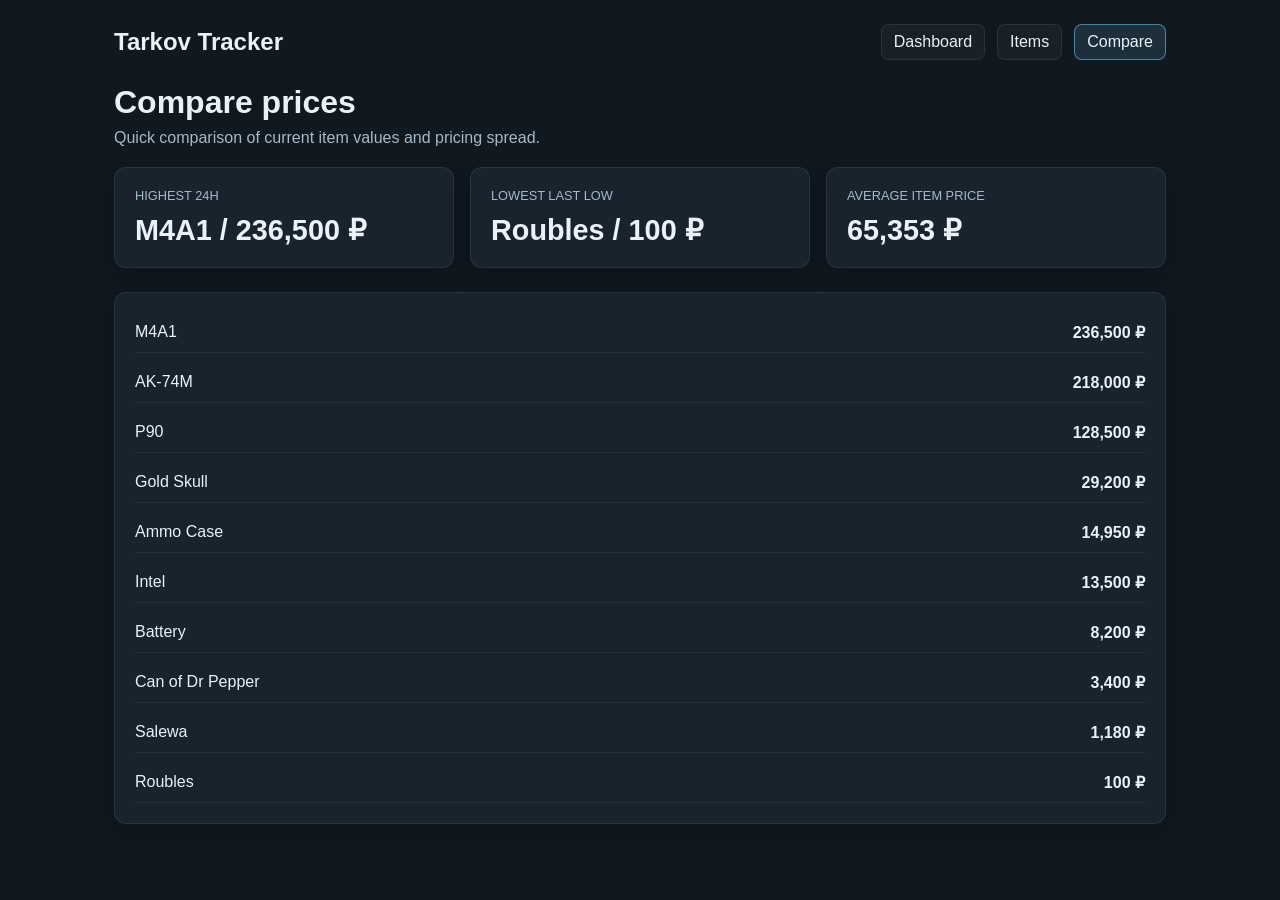
==== compare.html @ 730b191e "Add tracker pages" ====
<!DOCTYPE html>
<html lang="en">
  <head>
    <meta charset="UTF-8" />
    <meta name="viewport" content="width=device-width, initial-scale=1.0" />
    <title>Tarkov Tracker | Compare</title>
    <style>
      :root {
        --bg: #101820;
        --panel: #18232d;
        --text: #eaf2f8;
        --muted: #a6b9c8;
        --accent: #7ad7ff;
      }

      * { box-sizing: border-box; }

      body {
        margin: 0;
        font-family: Arial, sans-serif;
        background: var(--bg);
        color: var(--text);
      }

      .container {
        max-width: 1100px;
        margin: 0 auto;
        padding: 24px;
      }

      .nav {
        display: flex;
        justify-content: space-between;
        align-items: center;
        gap: 16px;
        padding-bottom: 24px;
        flex-wrap: wrap;
      }

      .nav-brand {
        font-size: 1.5rem;
        font-weight: 700;
      }

      .nav-links {
        display: flex;
        gap: 12px;
        flex-wrap: wrap;
      }

      .nav-links a {
        color: var(--text);
        text-decoration: none;
        padding: 8px 12px;
        border-radius: 8px;
        background: rgba(255,255,255,0.04);
        border: 1px solid rgba(255,255,255,0.08);
      }

      .nav-links a.active {
        background: rgba(122, 215, 255, 0.12);
        border-color: rgba(122, 215, 255, 0.5);
      }

      .header {
        margin-bottom: 20px;
      }

      h1 {
        margin: 0 0 8px;
      }

      .subtitle {
        color: var(--muted);
      }

      .grid {
        display: grid;
        grid-template-columns: repeat(3, minmax(180px, 1fr));
        gap: 16px;
        margin-bottom: 24px;
      }

      .card {
        background: var(--panel);
        border: 1px solid rgba(255,255,255,0.08);
        border-radius: 12px;
        padding: 20px;
        box-shadow: 0 8px 22px rgba(0,0,0,0.2);
      }

      .label {
        color: var(--muted);
        font-size: 0.8rem;
        text-transform: uppercase;
      }

      .value {
        font-size: 1.8rem;
        margin-top: 10px;
        font-weight: 700;
      }

      .list {
        display: grid;
        gap: 10px;
      }

      .list-item {
        display: flex;
        justify-content: space-between;
        gap: 10px;
        padding: 10px 0;
        border-bottom: 1px solid rgba(255,255,255,0.06);
      }
    </style>
  </head>
  <body>
    <div class="container">
      <nav class="nav">
        <div class="nav-brand">Tarkov Tracker</div>
        <div class="nav-links">
          <a href="index.html">Dashboard</a>
          <a href="items.html">Items</a>
          <a href="compare.html" class="active">Compare</a>
        </div>
      </nav>

      <header class="header">
        <h1>Compare prices</h1>
        <div class="subtitle">Quick comparison of current item values and pricing spread.</div>
      </header>

      <section class="grid">
        <div class="card">
          <div class="label">Highest 24h</div>
          <div class="value" id="highest-value">—</div>
        </div>
        <div class="card">
          <div class="label">Lowest last low</div>
          <div class="value" id="lowest-low">—</div>
        </div>
        <div class="card">
          <div class="label">Average item price</div>
          <div class="value" id="average-price">—</div>
        </div>
      </section>

      <div class="card">
        <div class="list" id="comparison-list"></div>
      </div>
    </div>

    <script src="shared.js"></script>
    <script>
      const highestValueEl = document.getElementById('highest-value');
      const lowestLowEl = document.getElementById('lowest-low');
      const averagePriceEl = document.getElementById('average-price');
      const comparisonListEl = document.getElementById('comparison-list');
      let comparisonItems = TarkovTracker.fallbackItems;

      function renderComparison(items = comparisonItems) {
        const highest = [...items].sort((a, b) => Number(b.avg24hPrice || 0) - Number(a.avg24hPrice || 0))[0];
        const lowest = [...items].sort((a, b) => Number(a.lastLowPrice || 0) - Number(b.lastLowPrice || 0))[0];
        const avg = items.length ? items.reduce((sum, item) => sum + Number(item.avg24hPrice || 0), 0) / items.length : 0;

        highestValueEl.textContent = highest ? `${highest.name} / ${TarkovTracker.formatPrice(highest.avg24hPrice)}` : '—';
        lowestLowEl.textContent = lowest ? `${lowest.name} / ${TarkovTracker.formatPrice(lowest.lastLowPrice)}` : '—';
        averagePriceEl.textContent = TarkovTracker.formatPrice(avg);

        comparisonListEl.innerHTML = '';

        [...items].sort((a, b) => Number(b.avg24hPrice || 0) - Number(a.avg24hPrice || 0)).forEach((item) => {
          const row = document.createElement('div');
          row.className = 'list-item';
          row.innerHTML = `
            <span>${item.name}</span>
            <strong>${TarkovTracker.formatPrice(item.avg24hPrice)}</strong>
          `;
          comparisonListEl.appendChild(row);
        });
      }

      async function loadComparisonData() {
        try {
          comparisonItems = await TarkovTracker.fetchItems();
          renderComparison(comparisonItems);
        } catch (error) {
          console.error(error);
          comparisonItems = TarkovTracker.fallbackItems;
          renderComparison(comparisonItems);
        }
      }

      loadComparisonData();
    </script>
  </body>
</html>
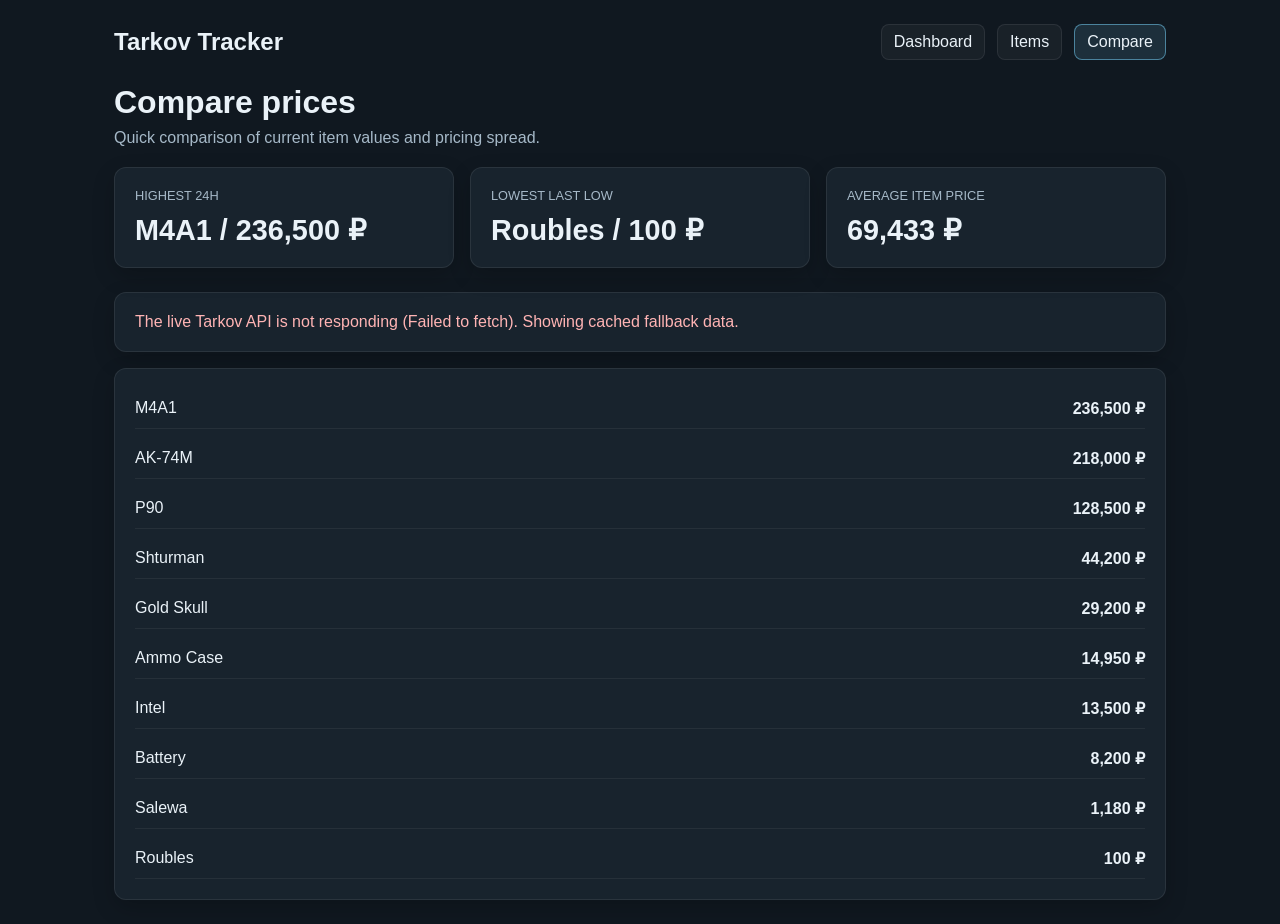
==== commit a15f6032: "Updated" ====
--- a/compare.html
+++ b/compare.html
@@ -146,6 +146,8 @@
         </div>
       </section>
 
+      <div id="error" class="card" style="display:none; color:#ffb4b4; margin-bottom:16px;"></div>
+
       <div class="card">
         <div class="list" id="comparison-list"></div>
       </div>
@@ -182,13 +184,20 @@
       }
 
       async function loadComparisonData() {
+        const errorEl = document.getElementById('error');
+
         try {
           comparisonItems = await TarkovTracker.fetchItems();
+          errorEl.style.display = 'none';
+          errorEl.textContent = '';
           renderComparison(comparisonItems);
         } catch (error) {
           console.error(error);
           comparisonItems = TarkovTracker.fallbackItems;
           renderComparison(comparisonItems);
+          const reason = error instanceof Error ? error.message : 'Unknown fetch error';
+          errorEl.textContent = `The live Tarkov API is not responding (${reason}). Showing cached fallback data.`;
+          errorEl.style.display = 'block';
         }
       }
 
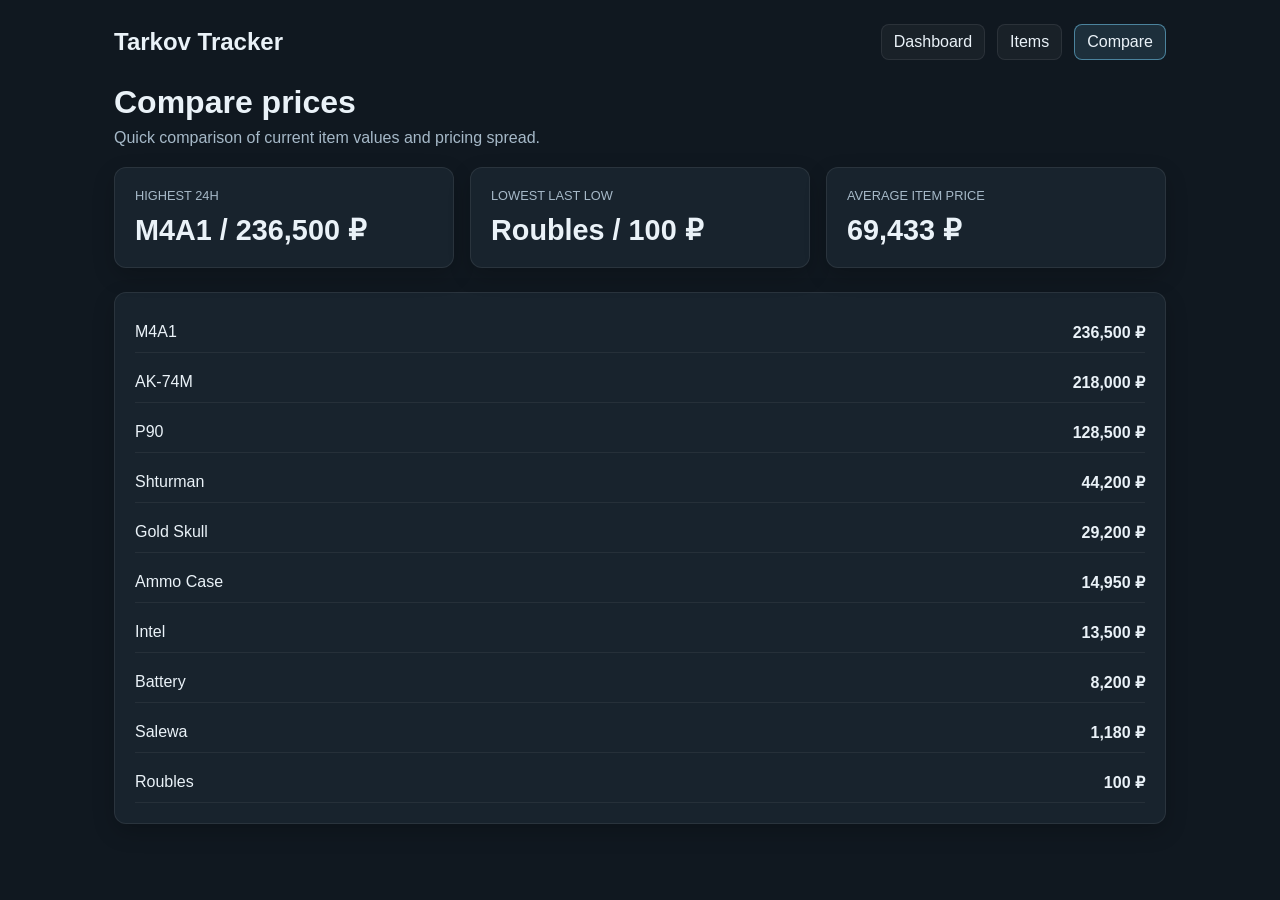
==== commit 067f3ed3: "Added basic debug" ====
--- a/compare.html
+++ b/compare.html
@@ -192,10 +192,10 @@
           errorEl.textContent = '';
           renderComparison(comparisonItems);
         } catch (error) {
-          console.error(error);
+          console.warn(error instanceof Error ? error.message : 'Unknown fetch error');
           comparisonItems = TarkovTracker.fallbackItems;
           renderComparison(comparisonItems);
-          const reason = error instanceof Error ? error.message : 'Unknown fetch error';
+          const reason = TarkovTracker.lastError || (error instanceof Error ? error.message : 'Unknown fetch error');
           errorEl.textContent = `The live Tarkov API is not responding (${reason}). Showing cached fallback data.`;
           errorEl.style.display = 'block';
         }
